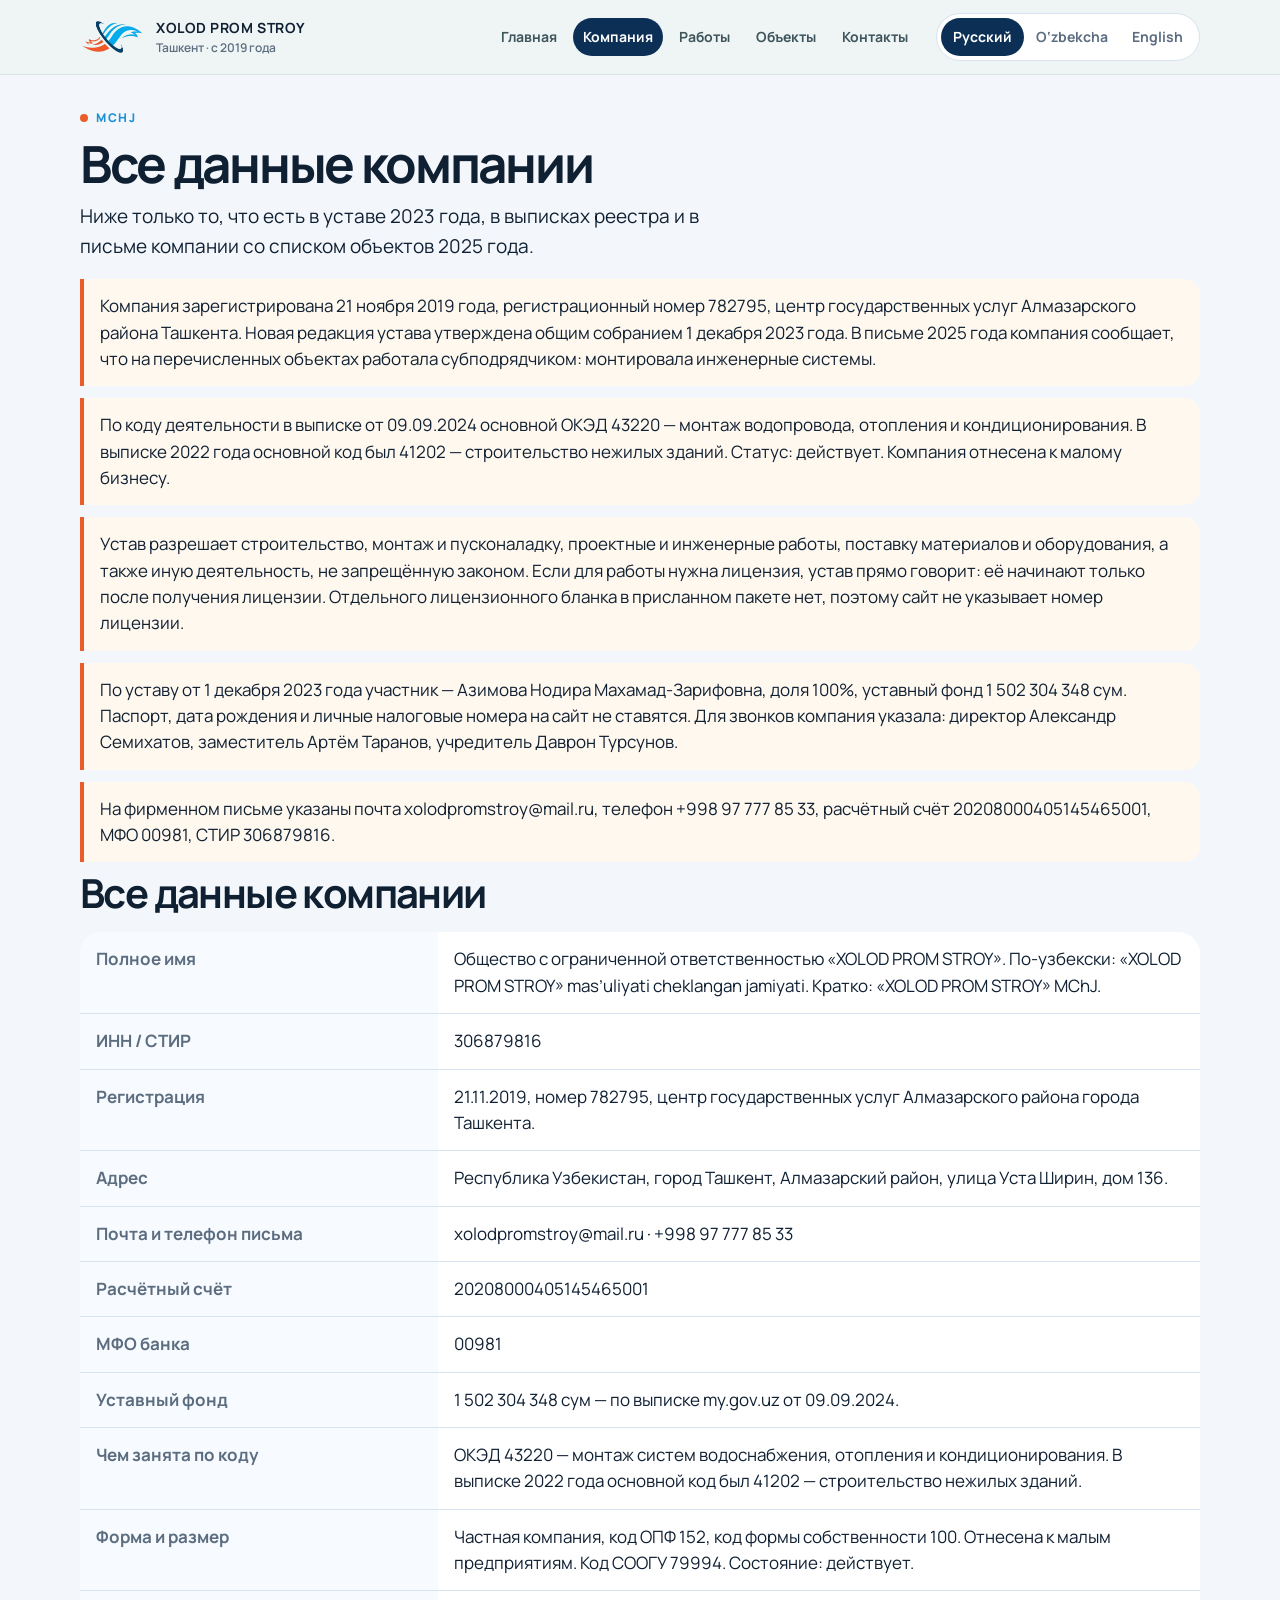
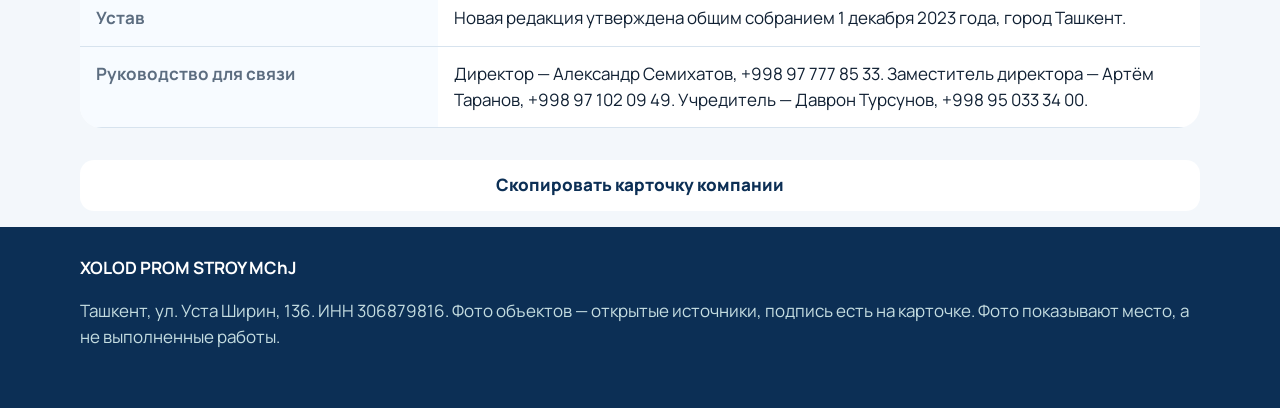
==== company.html @ d38efae4 "Publish the XOLOD PROM STROY site." ====
<!DOCTYPE html>
<html lang="ru">
<head>
  <meta charset="utf-8">
  <meta name="viewport" content="width=device-width, initial-scale=1, viewport-fit=cover">
  <meta name="theme-color" content="#0c2f55">
  <link rel="icon" href="img/favicon.png" type="image/png">
  <title>Компания XOLOD PROM STROY — реквизиты и устав</title>
  <meta name="description" content="Реквизиты ООО XOLOD PROM STROY: ИНН 306879816, адрес Уста Ширин 136, уставный фонд, коды деятельности.">
  <link rel="preconnect" href="https://fonts.googleapis.com">
  <link href="https://fonts.googleapis.com/css2?family=Manrope:wght@400;500;600;700;800&display=swap" rel="stylesheet">
  <link rel="stylesheet" href="css/style.css">
</head>
<body data-page="company" data-title="titleCompany">
  <header class="top"><div class="wrap top-inner">
    <a class="brand" href="index.html"><img class="logo" src="img/logo.png" alt="XOLOD PROM STROY"><div><b>XOLOD PROM STROY</b><span data-i18n="brandSub">Ташкент · с 2019 года</span></div></a>
    <button class="nav-toggle" id="menu" type="button" aria-expanded="false" data-i18n="menu">Меню</button>
    <nav class="nav" id="nav">
      <a href="index.html" data-nav="home" data-i18n="navHome">Главная</a>
      <a href="company.html" data-nav="company" data-i18n="navCompany">Компания</a>
      <a href="services.html" data-nav="services" data-i18n="navServices">Работы</a>
      <a href="projects.html" data-nav="projects" data-i18n="navProjects">Объекты</a>
      <a href="contacts.html" data-nav="contacts" data-i18n="navContacts">Контакты</a>
    </nav>
    <div class="langs"><button type="button" data-lang="ru">Русский</button><button type="button" data-lang="uz">O‘zbekcha</button><button type="button" data-lang="en">English</button></div>
  </div></header>
  <main class="wrap page-hero">
    <p class="kicker"><i></i> MChJ</p>
    <h1 data-i18n="factTitle">Все данные компании</h1>
    <p class="lead" data-i18n="coLead">Ниже только то, что есть в документах.</p>
    <div class="note" data-i18n="coHist"></div>
    <div class="note" data-i18n="coWork"></div>
    <div class="note" data-i18n="coCharter"></div>
    <div class="note" data-i18n="coPart"></div>
    <div class="note" data-i18n="coBank"></div>
    <h2 data-i18n="factTitle">Все данные компании</h2>
    <table class="facts">
      <tbody>
        <tr><th data-i18n="f1">Полное имя</th><td data-i18n="f1v"></td></tr>
        <tr><th data-i18n="f2">ИНН / СТИР</th><td>306879816</td></tr>
        <tr><th data-i18n="f3">Регистрация</th><td data-i18n="f3v"></td></tr>
        <tr><th data-i18n="f4">Адрес</th><td data-i18n="f4v"></td></tr>
        <tr><th data-i18n="f5">Почта и телефон письма</th><td>xolodpromstroy@mail.ru · +998 97 777 85 33</td></tr>
        <tr><th data-i18n="f6">Расчётный счёт</th><td>20208000405145465001</td></tr>
        <tr><th data-i18n="f7">МФО банка</th><td>00981</td></tr>
        <tr><th data-i18n="f8">Уставный фонд</th><td data-i18n="f8v"></td></tr>
        <tr><th data-i18n="f9">Чем занята по коду</th><td data-i18n="f9v"></td></tr>
        <tr><th data-i18n="f10">Форма и размер</th><td data-i18n="f10v"></td></tr>
        <tr><th data-i18n="f11">Устав</th><td data-i18n="f11v"></td></tr>
        <tr><th data-i18n="f12">Руководство для связи</th><td data-i18n="f12v"></td></tr>
      </tbody>
    </table>
    <p style="margin:16px 0"><button class="copy" id="copy-card" type="button" data-i18n="copyCard">Скопировать карточку компании</button></p>
  </main>
  <a class="dock" href="tel:+998977778533"><span data-i18n="dockLabel">Позвонить директору</span><strong>+998 97 777 85 33</strong></a>
  <footer><div class="wrap"><strong>XOLOD PROM STROY MChJ</strong><p data-i18n="footer"></p></div></footer>
  <script src="js/site.js"></script>
</body>
</html>
---- css/style.css ----
:root {
  --ink: #102033;
  --muted: #5c6d80;
  --line: #d7e3ee;
  --bg: #f3f7fb;
  --card: #fff;
  --deep: #0c2f55;
  --deep-2: #16467a;
  --teal: #1c8fd6;
  --gold: #e85d2a;
  --soft: #f7fbff;
  --shadow: 0 18px 50px rgba(12, 47, 85, 0.1);
}
* { box-sizing: border-box; }
html { scroll-behavior: smooth; }
body {
  margin: 0; color: var(--ink); background: var(--bg);
  font-family: Manrope, "Segoe UI", sans-serif; font-size: 17px; line-height: 1.55;
}
img { max-width: 100%; display: block; }
a { color: inherit; }
button, input { font: inherit; }
.wrap { width: min(1120px, calc(100% - 32px)); margin: 0 auto; }
.skip { position: absolute; left: 12px; top: -40px; background: #fff; padding: 8px 12px; }
.skip:focus { top: 12px; z-index: 50; }

.top {
  position: sticky; top: 0; z-index: 30;
  background: rgba(238, 244, 245, 0.94); backdrop-filter: blur(14px);
  border-bottom: 1px solid rgba(213, 227, 231, 0.9);
}
.top-inner { display: flex; align-items: center; gap: 18px; min-height: 74px; }
.brand { display: flex; align-items: center; gap: 12px; text-decoration: none; margin-right: auto; }
.logo { width: 64px; height: 38px; object-fit: contain; }
.mark {
  width: 42px; height: 42px; border-radius: 13px; background: var(--deep);
  display: grid; place-items: center; color: #d8fbff; font-weight: 800;
}
.brand b { display: block; font-size: 14px; letter-spacing: 0.04em; }
.brand span { display: block; color: var(--muted); font-size: 12px; font-weight: 600; }
.nav { display: flex; gap: 6px; align-items: center; }
.nav a {
  text-decoration: none; font-weight: 700; font-size: 14px; color: #3e555c;
  padding: 8px 10px; border-radius: 999px;
}
.nav a[aria-current="page"] { background: var(--deep); color: #fff; }
.langs { display: flex; padding: 4px; border-radius: 999px; background: #fff; border: 1px solid var(--line); }
.langs button {
  border: 0; background: transparent; color: var(--muted); border-radius: 999px;
  padding: 8px 12px; cursor: pointer; font-weight: 700; font-size: 14px;
}
.langs button[aria-pressed="true"] { background: var(--deep); color: #fff; }
.nav-toggle {
  display: none; border: 1px solid var(--line); background: #fff; border-radius: 12px;
  padding: 8px 12px; font-weight: 800; cursor: pointer;
}

.hero { padding: 36px 0 10px; }
.hero-grid { display: grid; grid-template-columns: 1.15fr 0.85fr; gap: 22px; }
.kicker {
  display: inline-flex; align-items: center; gap: 8px; color: var(--teal);
  font-weight: 800; letter-spacing: 0.14em; text-transform: uppercase; font-size: 12px; margin: 0 0 12px;
}
.kicker i { width: 8px; height: 8px; border-radius: 50%; background: var(--gold); display: block; }
.btn.accent { background: var(--gold); color: #fff; }
.lines { display: grid; grid-template-columns: 1fr 1fr; gap: 12px; }
.line { background: #fff; border: 1px solid var(--line); border-radius: 22px; padding: 18px 18px 16px; border-top: 4px solid var(--teal); }
.line:nth-child(3n) { border-top-color: var(--gold); }
.line h3 { margin: 0 0 8px; font-size: 18px; }
.line p { margin: 0; color: #24384c; }
h1 { font-size: clamp(36px, 5vw, 64px); line-height: 0.96; letter-spacing: -0.045em; margin: 0 0 14px; }
h2 { font-size: clamp(28px, 4vw, 40px); letter-spacing: -0.04em; margin: 0 0 8px; }
h3 { letter-spacing: -0.03em; }
.lead { font-size: 19px; max-width: 680px; margin: 0 0 18px; }
.sub { color: var(--muted); margin: 0 0 18px; max-width: 760px; }
.actions { display: flex; flex-wrap: wrap; gap: 10px; }
.btn {
  display: inline-flex; align-items: center; justify-content: center; gap: 8px;
  text-decoration: none; border-radius: 999px; padding: 12px 18px; font-weight: 800;
  border: 1px solid transparent; min-height: 48px;
}
.btn.primary { background: var(--deep); color: #fff; }
.btn.ghost { background: #fff; border-color: var(--line); }

.passport {
  background: linear-gradient(180deg, var(--deep), var(--deep-2)); color: #e7f6f7;
  border-radius: 28px; padding: 22px; box-shadow: var(--shadow);
}
.passport .label { color: #9fd7dc; font-size: 12px; font-weight: 800; letter-spacing: 0.12em; text-transform: uppercase; }
.inn { font-size: 34px; font-weight: 800; letter-spacing: 0.04em; margin: 6px 0 14px; }
.passport dl { margin: 0; display: grid; gap: 10px; }
.passport div { display: grid; grid-template-columns: 120px 1fr; gap: 8px; }
.passport dt { color: #9fd7dc; font-size: 13px; }
.passport dd { margin: 0; font-weight: 700; }
.copy { margin-top: 16px; width: 100%; border: 0; border-radius: 14px; padding: 12px; background: #fff; color: var(--deep); font-weight: 800; cursor: pointer; }

.stats { display: grid; grid-template-columns: repeat(4, 1fr); gap: 12px; margin: 22px 0 8px; }
.stat, .service, .person, .project, .panel {
  background: #fff; border: 1px solid var(--line); border-radius: 22px;
}
.stat { padding: 16px; }
.stat b { display: block; font-size: 28px; letter-spacing: -0.04em; }
.stat span { color: var(--muted); font-size: 14px; }
section { padding: 28px 0; }
.services, .gallery, .people { display: grid; gap: 12px; }
.services { grid-template-columns: repeat(3, 1fr); }
.gallery, .people { grid-template-columns: repeat(2, 1fr); }
.people { grid-template-columns: repeat(3, 1fr); }
.service, .person { padding: 18px; }
.service .n, .role { color: var(--gold); font-weight: 800; font-size: 13px; letter-spacing: 0.06em; text-transform: uppercase; }
.service h3, .person h3 { margin: 8px 0; }
.service p, .person p { margin: 0; }
.shot { width: 100%; height: 210px; object-fit: cover; border-radius: 16px; margin: -6px 0 12px; background: #d7e6ea; }
.page-hero { padding: 28px 0 0; }
.page-hero h1 { font-size: clamp(32px, 4vw, 52px); }

.toolbar { display: flex; gap: 10px; flex-wrap: wrap; align-items: center; margin-bottom: 14px; }
.search { flex: 1; min-width: 220px; border: 1px solid var(--line); background: #fff; border-radius: 999px; padding: 12px 16px; outline: none; font-size: 16px; }
.filters { display: flex; gap: 8px; flex-wrap: wrap; }
.filters button { border: 1px solid var(--line); background: #fff; border-radius: 999px; padding: 10px 14px; cursor: pointer; font-weight: 700; color: #3e555c; }
.filters button[aria-pressed="true"] { background: var(--deep); color: #fff; border-color: var(--deep); }
.projects { display: grid; gap: 14px; }
.project { display: grid; grid-template-columns: 280px 1fr; overflow: hidden; }
.photo { min-height: 200px; background: #d7e6ea center/cover no-repeat; position: relative; }
.photo.plain {
  background: linear-gradient(160deg, rgba(7,38,44,.08), rgba(12,116,128,.18)),
    repeating-linear-gradient(90deg, transparent, transparent 18px, rgba(7,38,44,.05) 18px, rgba(7,38,44,.05) 19px);
}
.photo span, .shot-note {
  position: absolute; left: 12px; bottom: 12px; background: rgba(7,38,44,.82); color: #fff;
  border-radius: 999px; padding: 6px 10px; font-size: 12px; font-weight: 800;
}
.project .body { padding: 18px 20px; }
.where { color: var(--teal); font-weight: 800; font-size: 13px; letter-spacing: 0.04em; text-transform: uppercase; }
.project h3 { margin: 6px 0 8px; font-size: 24px; }
.maplink { font-weight: 800; color: var(--teal); }
.credit, .fine { color: var(--muted); font-size: 13px; }
.empty { background: #fff; border: 1px dashed var(--line); border-radius: 18px; padding: 22px; }

.scale { display: grid; grid-template-columns: 1fr 1fr; gap: 12px; }
.panel { padding: 8px 18px; }
.panel div, .panel li { display: flex; justify-content: space-between; gap: 12px; padding: 12px 0; border-bottom: 1px solid var(--line); font-weight: 700; }
.panel div:last-child, .panel li:last-child { border-bottom: 0; }
.panel span { color: var(--muted); font-weight: 600; text-align: right; }
.panel ul { list-style: none; margin: 0; padding: 0; }
.note { margin-top: 12px; background: #fff8ee; border-left: 4px solid var(--gold); border-radius: 0 16px 16px 0; padding: 14px 16px; }
.facts { width: 100%; border-collapse: collapse; background: #fff; border-radius: 22px; overflow: hidden; }
.facts th, .facts td { text-align: left; padding: 14px 16px; border-bottom: 1px solid var(--line); vertical-align: top; }
.facts th { width: 32%; color: var(--muted); font-weight: 700; background: var(--soft); }
.phone { font-size: 22px; font-weight: 800; text-decoration: none; letter-spacing: -0.03em; }

.dock {
  display: none; position: fixed; left: 12px; right: 12px; bottom: calc(10px + env(safe-area-inset-bottom));
  z-index: 40; background: var(--deep); color: #fff; text-decoration: none; border-radius: 18px;
  padding: 12px 16px; flex-direction: column; align-items: flex-start; gap: 2px;
  box-shadow: 0 12px 30px rgba(7, 38, 44, 0.28);
}
.dock span { color: #9fd7dc; font-size: 12px; font-weight: 800; letter-spacing: 0.08em; text-transform: uppercase; }
.dock strong { font-size: 22px; white-space: nowrap; }
footer { background: var(--deep); color: #c5dde1; padding: 28px 0 40px; margin-top: 10px; }
footer strong { color: #fff; }
footer a { color: #fff; }

@media (max-width: 980px) {
  .hero-grid, .services, .gallery, .people, .scale, .stats, .lines { grid-template-columns: 1fr 1fr; }
  .people, .hero-grid, .scale { grid-template-columns: 1fr; }
}
@media (max-width: 760px) {
  .nav-toggle { display: inline-flex; }
  .nav {
    display: none; position: absolute; left: 0; right: 0; top: 100%;
    background: #fff; border-bottom: 1px solid var(--line); padding: 8px 16px 14px;
    flex-direction: column; align-items: stretch;
  }
  .nav.open { display: flex; }
  .top-inner { flex-wrap: wrap; min-height: 0; padding: 10px 0; }
  .langs { width: 100%; }
  .langs button { flex: 1; }
  .brand span { display: none; }
  .services, .gallery, .stats, .project, .lines { grid-template-columns: 1fr; }
  .logo { width: 54px; height: 32px; }
  .actions { display: grid; }
  .btn, .copy { width: 100%; }
  .filters { flex-wrap: nowrap; overflow-x: auto; }
  .filters button { flex: none; }
  .facts, .facts tbody, .facts tr, .facts th, .facts td { display: block; width: auto; }
  .facts th { padding-bottom: 0; }
  .passport div { grid-template-columns: 1fr; gap: 2px; }
  .dock { display: flex; }
  body { padding-bottom: calc(92px + env(safe-area-inset-bottom)); }
  h1 { font-size: 38px; }
}
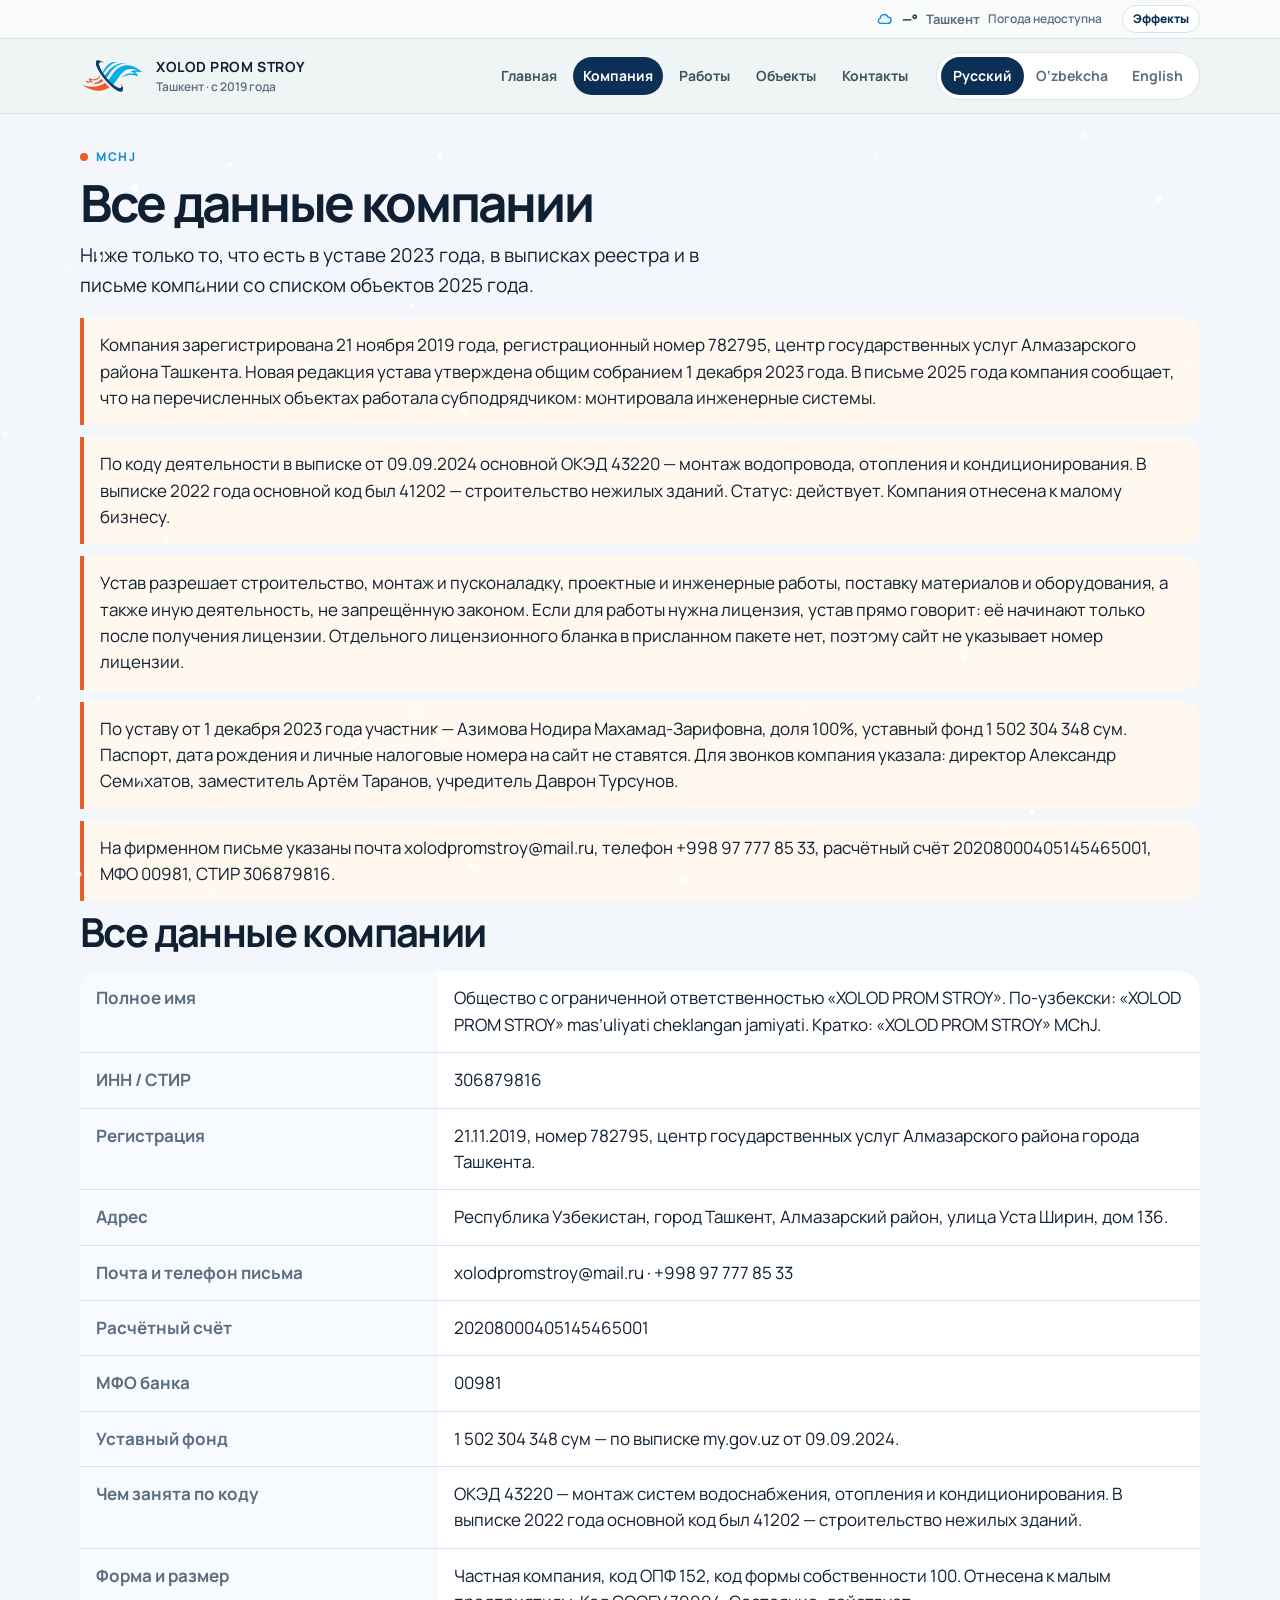
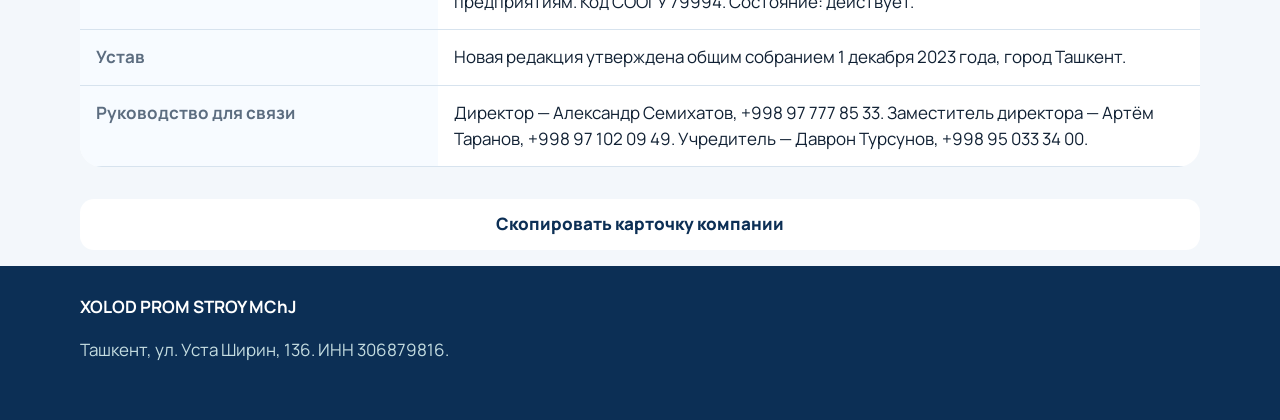
==== commit 92802c57: "Add the Tashkent weather bar and seasonal effects. Co-authored-by: Cursor <cursoragent@cursor.com>" ====
--- a/company.html
+++ b/company.html
@@ -10,6 +10,7 @@
   <link rel="preconnect" href="https://fonts.googleapis.com">
   <link href="https://fonts.googleapis.com/css2?family=Manrope:wght@400;500;600;700;800&display=swap" rel="stylesheet">
   <link rel="stylesheet" href="css/style.css">
+  <link rel="stylesheet" href="css/season.css">
 </head>
 <body data-page="company" data-title="titleCompany">
   <header class="top"><div class="wrap top-inner">
@@ -55,5 +56,6 @@
   <a class="dock" href="tel:+998977778533"><span data-i18n="dockLabel">Позвонить директору</span><strong>+998 97 777 85 33</strong></a>
   <footer><div class="wrap"><strong>XOLOD PROM STROY MChJ</strong><p data-i18n="footer"></p></div></footer>
   <script src="js/site.js"></script>
+  <script src="js/season.js"></script>
 </body>
 </html>
--- a/css/season.css
+++ b/css/season.css
@@ -0,0 +1,90 @@
+.wx-bar {
+  border-bottom: 1px solid rgba(213, 227, 231, 0.9);
+  background: rgba(255, 255, 255, 0.62);
+}
+.wx-inner {
+  display: flex;
+  align-items: center;
+  justify-content: flex-end;
+  gap: 10px;
+  min-height: 38px;
+  padding: 4px 0;
+}
+.wx {
+  display: flex;
+  align-items: center;
+  gap: 8px;
+  min-width: 0;
+  color: var(--deep);
+  font-size: 13px;
+  font-weight: 700;
+}
+.wx-ico { width: 20px; height: 20px; flex: none; }
+.wx-ico svg { width: 20px; height: 20px; display: block; }
+.wx-temp { font-weight: 800; font-variant-numeric: tabular-nums; }
+.wx-city { color: var(--muted); font-weight: 700; }
+.wx-meta {
+  display: flex;
+  gap: 10px;
+  color: var(--muted);
+  font-size: 12px;
+  font-weight: 600;
+}
+.wx-toggle {
+  flex: none;
+  border: 1px solid var(--line);
+  background: #fff;
+  color: var(--deep);
+  border-radius: 999px;
+  padding: 4px 10px;
+  font-size: 12px;
+  font-weight: 800;
+  cursor: pointer;
+}
+.wx-toggle[aria-pressed="false"] { color: var(--muted); background: transparent; }
+
+.fx-canvas {
+  position: fixed;
+  inset: 0;
+  width: 100%;
+  height: 100%;
+  z-index: 25;
+  pointer-events: none;
+}
+.fx-garland {
+  position: absolute;
+  left: 8px;
+  right: 8px;
+  bottom: 0;
+  height: 8px;
+  display: none;
+  justify-content: space-between;
+  pointer-events: none;
+  z-index: 3;
+}
+.fx-garland.on { display: flex; }
+.fx-garland i {
+  width: 6px;
+  height: 6px;
+  border-radius: 50%;
+  background: #1c8fd6;
+  box-shadow: 0 0 6px currentColor;
+  animation: fx-blink 2.2s ease-in-out infinite;
+}
+.fx-garland i:nth-child(3n) { background: #e85d2a; color: #e85d2a; }
+.fx-garland i:nth-child(3n+1) { background: #7ec8f0; color: #7ec8f0; }
+.fx-garland i:nth-child(3n+2) { background: #f2c14e; color: #f2c14e; }
+.fx-garland i:nth-child(odd) { animation-delay: 0.6s; }
+@keyframes fx-blink {
+  0%, 100% { opacity: 0.35; }
+  50% { opacity: 1; }
+}
+
+@media (max-width: 760px) {
+  .wx-inner { justify-content: space-between; gap: 8px; }
+  .wx { flex-wrap: wrap; gap: 4px 8px; font-size: 12px; }
+  .wx-meta { gap: 8px; }
+}
+@media (prefers-reduced-motion: reduce) {
+  .fx-garland i { animation: none; opacity: 0.8; }
+}
